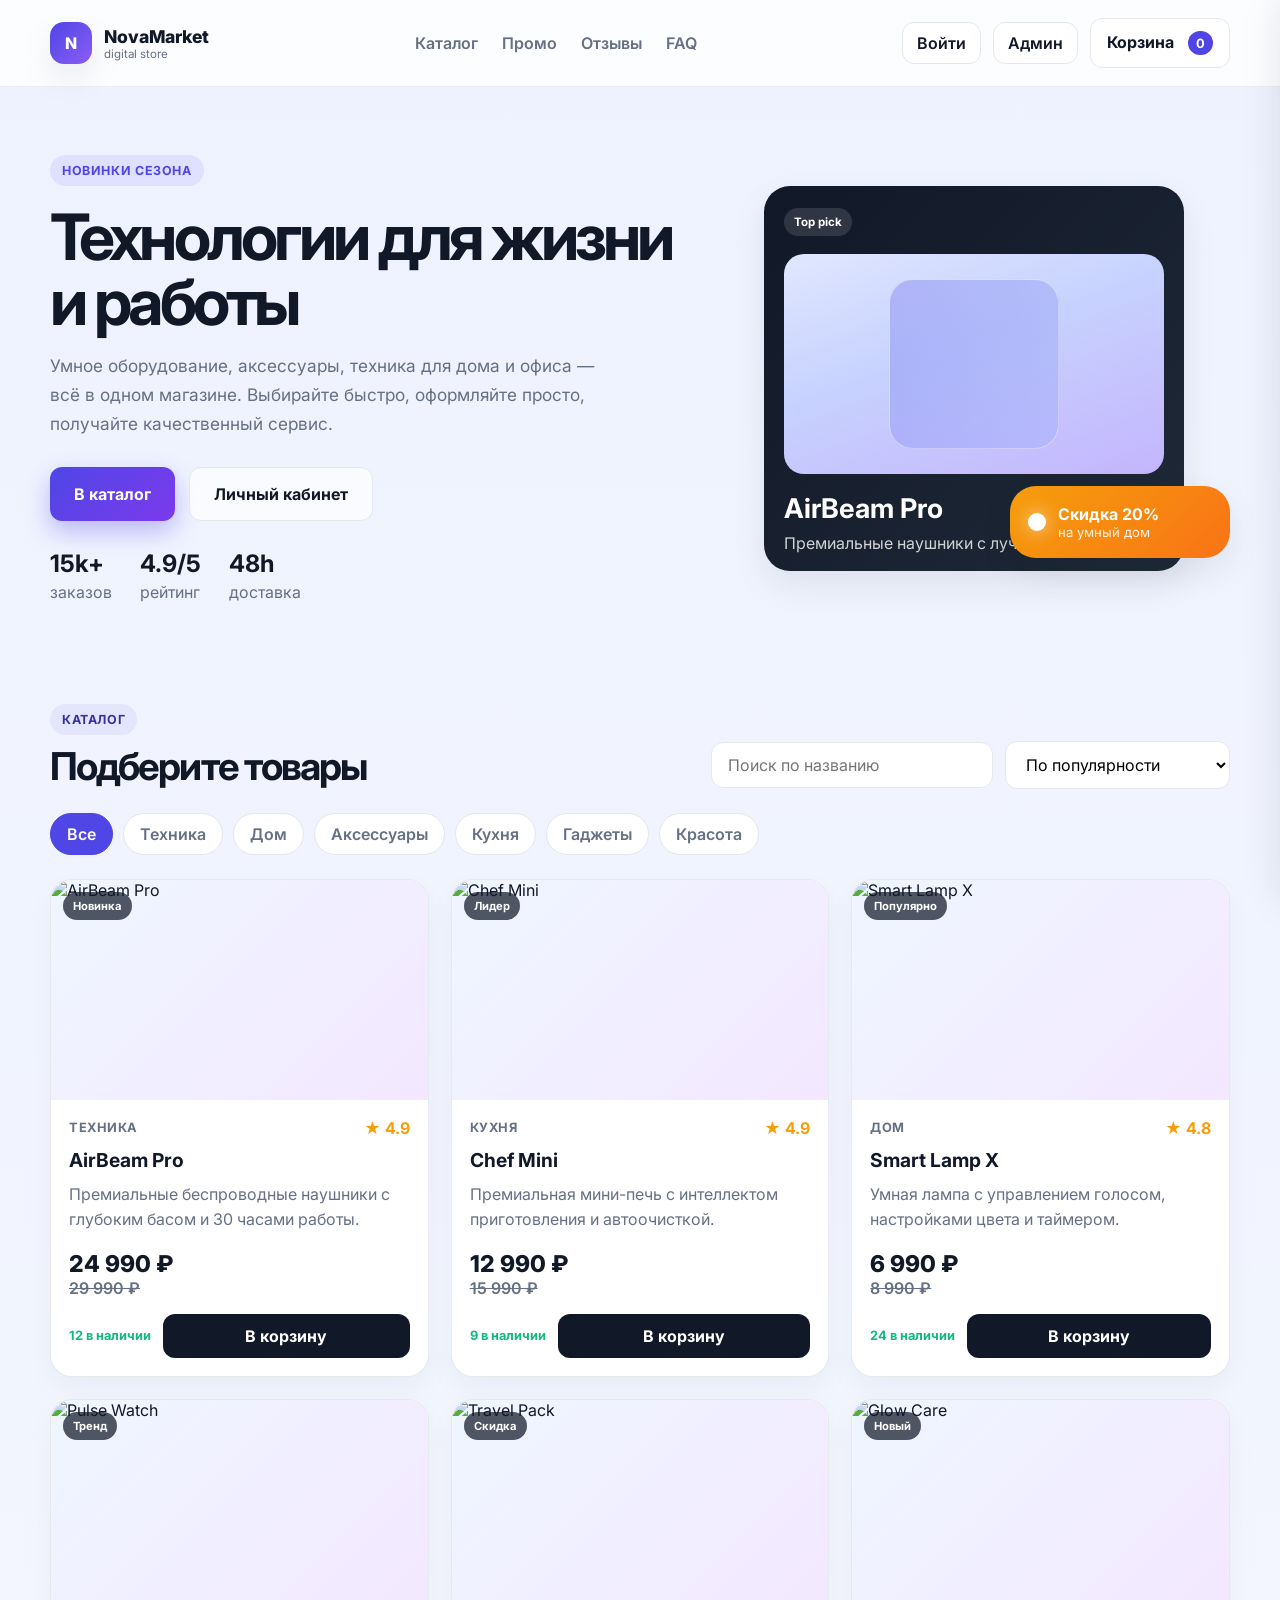
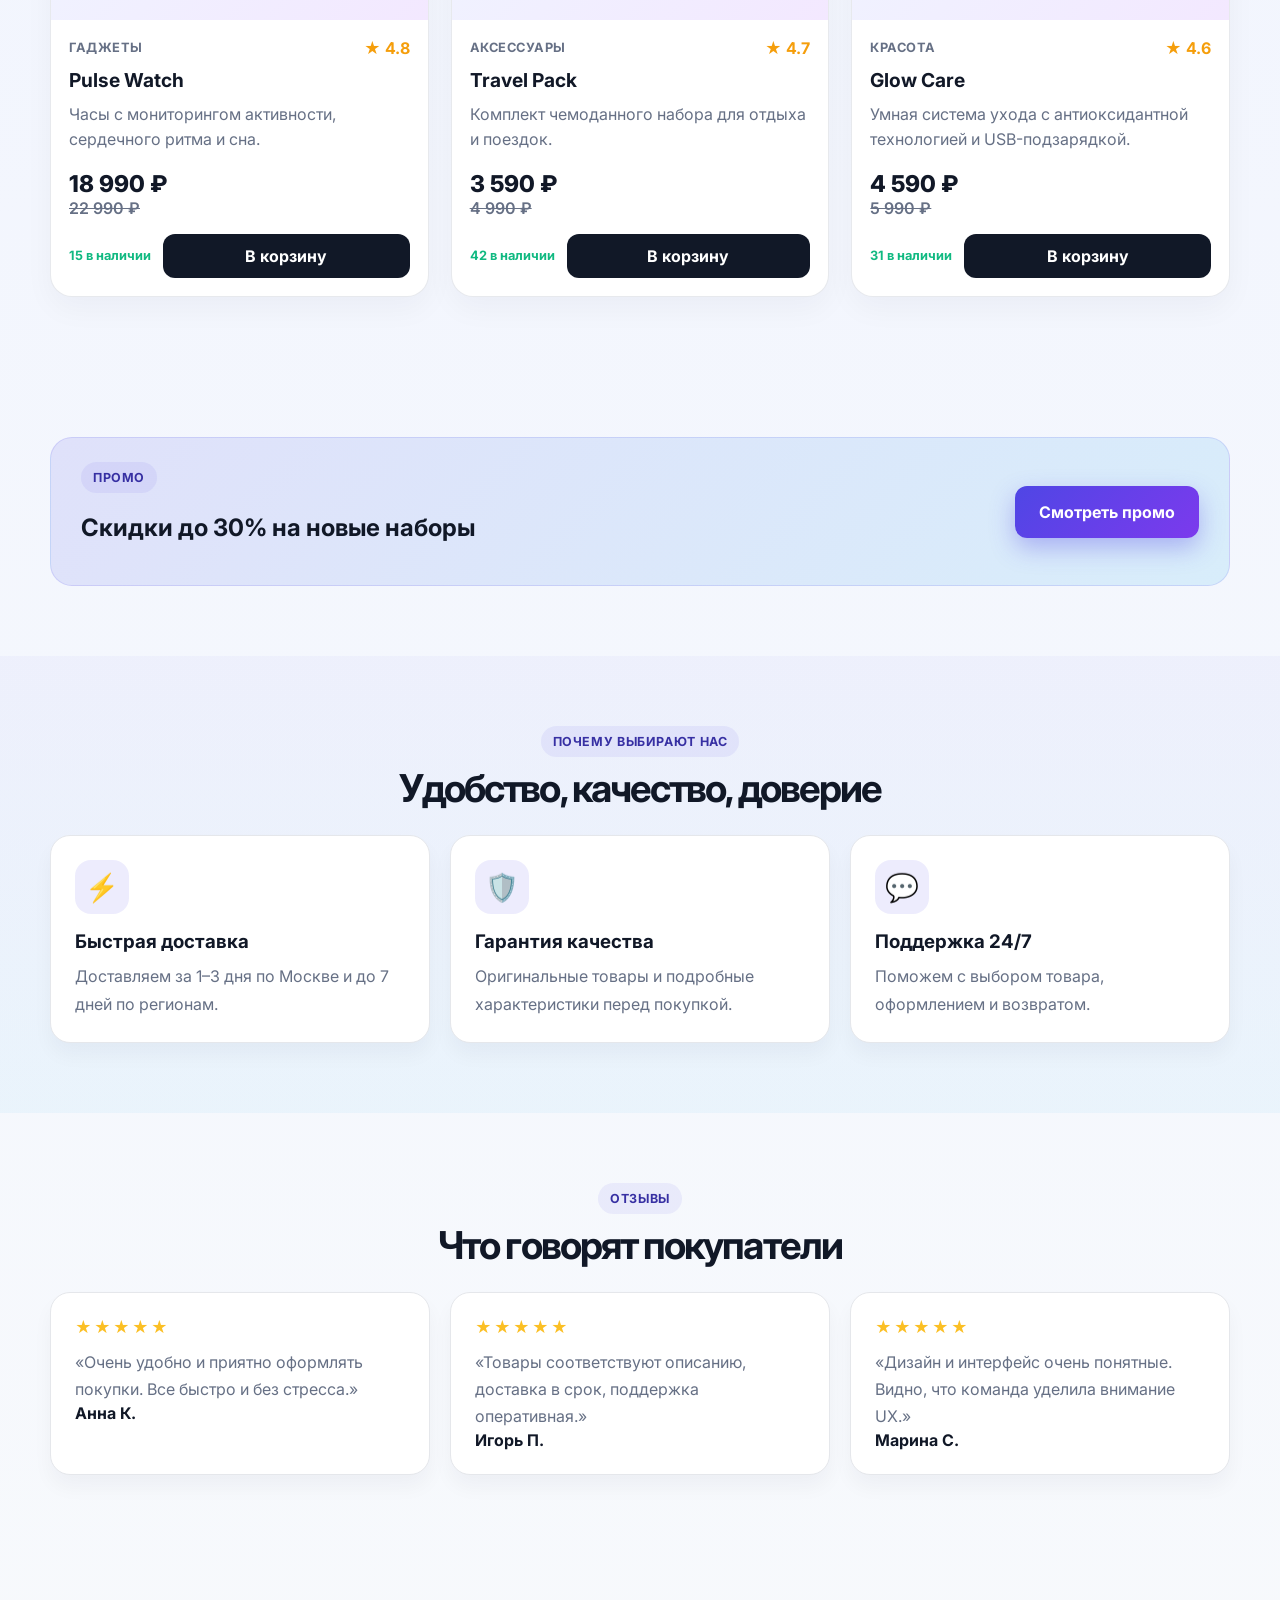
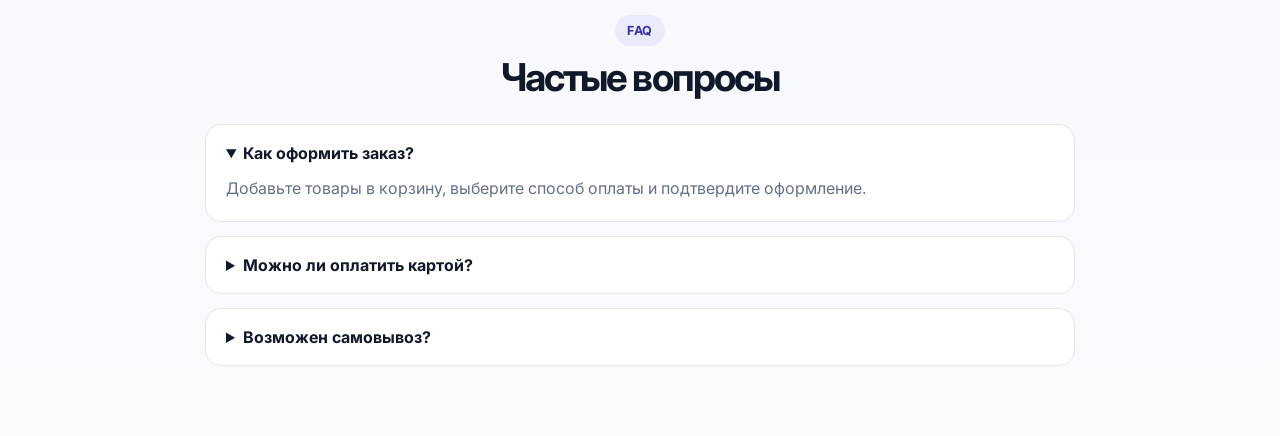
==== index.html @ 3cf5c8af "Add NovaMarket storefront" ====
<!DOCTYPE html>
<html lang="ru">
  <head>
    <meta charset="UTF-8" />
    <meta name="viewport" content="width=device-width, initial-scale=1.0" />
    <title>NovaMarket — магазин</title>
    <meta
      name="description"
      content="Новый маркетплейс с каталогом, корзиной, админ-панелью и современным дизайном."
    />
    <link rel="preconnect" href="https://fonts.googleapis.com" />
    <link rel="preconnect" href="https://fonts.gstatic.com" crossorigin />
    <link
      href="https://fonts.googleapis.com/css2?family=Inter:wght@400;500;600;700;800&display=swap"
      rel="stylesheet"
    />
    <link rel="stylesheet" href="style.css" />
  </head>
  <body data-page="home">
    <header class="topbar">
      <div class="container nav">
        <a href="index.html" class="brand-wrap" aria-label="NovaMarket home">
          <div class="brand-logo">N</div>
          <div>
            <div class="brand-name">NovaMarket</div>
            <div class="brand-sub">digital store</div>
          </div>
        </a>

        <nav class="main-nav" aria-label="Главное меню">
          <a href="#catalog">Каталог</a>
          <a href="#promo">Промо</a>
          <a href="#reviews">Отзывы</a>
          <a href="#faq">FAQ</a>
        </nav>

        <div class="nav-actions">
          <a class="link-btn" href="auth.html">Войти</a>
          <a class="link-btn" href="admin.html">Админ</a>
          <button class="cart-button" id="cartToggle" aria-label="Корзина">
            <span>Корзина</span>
            <span class="cart-count" id="cartCount">0</span>
          </button>
        </div>
      </div>
    </header>

    <main>
      <section class="hero">
        <div class="container hero-inner">
          <div class="hero-copy">
            <span class="pill">Новинки сезона</span>
            <h1>Технологии для жизни и работы</h1>
            <p>
              Умное оборудование, аксессуары, техника для дома и офиса — всё в одном магазине.
              Выбирайте быстро, оформляйте просто, получайте качественный сервис.
            </p>
            <div class="hero-actions">
              <a href="#catalog" class="primary-btn">В каталог</a>
              <a href="auth.html" class="secondary-btn">Личный кабинет</a>
            </div>
            <ul class="hero-stats">
              <li><strong>15k+</strong><span>заказов</span></li>
              <li><strong>4.9/5</strong><span>рейтинг</span></li>
              <li><strong>48h</strong><span>доставка</span></li>
            </ul>
          </div>

          <div class="hero-visual" aria-hidden="true">
            <div class="device-card large">
              <span class="mini-tag">Top pick</span>
              <div class="device-visual">
                <div class="screen"></div>
              </div>
              <div class="device-info">
                <h3>AirBeam Pro</h3>
                <p>Премиальные наушники с лучшим звуком</p>
              </div>
            </div>
            <div class="device-card small">
              <div class="dot"></div>
              <div>
                <strong>Скидка 20%</strong>
                <span>на умный дом</span>
              </div>
            </div>
          </div>
        </div>
      </section>

      <section class="catalog-section" id="catalog">
        <div class="container">
          <div class="section-head">
            <div>
              <span class="eyebrow">Каталог</span>
              <h2>Подберите товары</h2>
            </div>
            <div class="catalog-tools">
              <input id="searchInput" type="search" placeholder="Поиск по названию" />
              <select id="sortSelect" aria-label="Сортировка">
                <option value="popular">По популярности</option>
                <option value="price-asc">Цена: по возрастанию</option>
                <option value="price-desc">Цена: по убыванию</option>
                <option value="new">Сначала новые</option>
              </select>
            </div>
          </div>

          <div class="filter-bar" id="categoryFilters"></div>
          <div class="catalog-grid" id="productGrid"></div>
        </div>
      </section>

      <section class="promo" id="promo">
        <div class="container promo-box">
          <div>
            <span class="eyebrow">Промо</span>
            <h2>Скидки до 30% на новые наборы</h2>
          </div>
          <a href="#catalog" class="primary-btn">Смотреть промо</a>
        </div>
      </section>

      <section class="features" id="about">
        <div class="container">
          <div class="section-head center">
            <span class="eyebrow">Почему выбирают нас</span>
            <h2>Удобство, качество, доверие</h2>
          </div>

          <div class="feature-grid">
            <article class="feature-card">
              <div class="icon">⚡</div>
              <h3>Быстрая доставка</h3>
              <p>Доставляем за 1–3 дня по Москве и до 7 дней по регионам.</p>
            </article>
            <article class="feature-card">
              <div class="icon">🛡️</div>
              <h3>Гарантия качества</h3>
              <p>Оригинальные товары и подробные характеристики перед покупкой.</p>
            </article>
            <article class="feature-card">
              <div class="icon">💬</div>
              <h3>Поддержка 24/7</h3>
              <p>Поможем с выбором товара, оформлением и возвратом.</p>
            </article>
          </div>
        </div>
      </section>

      <section class="reviews" id="reviews">
        <div class="container">
          <div class="section-head center">
            <span class="eyebrow">Отзывы</span>
            <h2>Что говорят покупатели</h2>
          </div>

          <div class="review-grid">
            <article class="review-card">
              <div class="stars">★★★★★</div>
              <p>«Очень удобно и приятно оформлять покупки. Все быстро и без стресса.»</p>
              <strong>Анна К.</strong>
            </article>
            <article class="review-card">
              <div class="stars">★★★★★</div>
              <p>«Товары соответствуют описанию, доставка в срок, поддержка оперативная.»</p>
              <strong>Игорь П.</strong>
            </article>
            <article class="review-card">
              <div class="stars">★★★★★</div>
              <p>«Дизайн и интерфейс очень понятные. Видно, что команда уделила внимание UX.»</p>
              <strong>Марина С.</strong>
            </article>
          </div>
        </div>
      </section>

      <section class="faq" id="faq">
        <div class="container narrow">
          <div class="section-head center">
            <span class="eyebrow">FAQ</span>
            <h2>Частые вопросы</h2>
          </div>

          <div class="faq-list">
            <details open>
              <summary>Как оформить заказ?</summary>
              <p>Добавьте товары в корзину, выберите способ оплаты и подтвердите оформление.</p>
            </details>
            <details>
              <summary>Можно ли оплатить картой?</summary>
              <p>Да, доступна оплата банковской картой онлайн и по реквизитам.</p>
            </details>
            <details>
              <summary>Возможен самовывоз?</summary>
              <p>Да. После подтверждения заказа вы можете забрать товар по адресу офиса.</p>
            </details>
          </div>
        </div>
      </section>
    </main>

    <aside class="cart-panel" id="cartPanel" aria-label="Корзина">
      <div class="cart-header">
        <h3>Корзина</h3>
        <button class="close-cart" id="closeCart" aria-label="Закрыть корзину">×</button>
      </div>
      <div class="cart-items" id="cartItems"></div>
      <div class="cart-summary">
        <div class="summary-row">
          <span>Итого</span>
          <strong id="cartTotal">0 ₽</strong>
        </div>
        <button class="checkout-btn" id="checkoutButton" type="button">Оформить заказ</button>
      </div>
    </aside>

    <div class="checkout-overlay" id="checkoutModal" hidden>
      <section class="checkout-modal" role="dialog" aria-modal="true" aria-labelledby="checkoutTitle">
        <div class="checkout-modal-header">
          <div>
            <span class="eyebrow">NovaMarket</span>
            <h2 id="checkoutTitle">Оформление заказа</h2>
          </div>
          <button class="close-cart" id="closeCheckout" type="button" aria-label="Закрыть оформление">×</button>
        </div>

        <form class="checkout-form" id="checkoutForm">
          <div class="checkout-fields">
            <label>Имя и фамилия<input name="name" type="text" autocomplete="name" placeholder="Иван Иванов" required /></label>
            <label>Телефон<input name="phone" type="tel" autocomplete="tel" placeholder="+7 (___) ___-__-__" required /></label>
            <label>Email<input name="email" type="email" autocomplete="email" placeholder="you@example.com" required /></label>
            <label>Адрес доставки<input name="address" type="text" autocomplete="street-address" placeholder="Город, улица, дом" required /></label>
            <label>Способ оплаты
              <select name="payment" required>
                <option value="card">Банковская карта</option>
                <option value="upon-delivery">При получении</option>
              </select>
            </label>
          </div>
          <div class="checkout-order-summary">
            <h3>Ваш заказ</h3>
            <div id="checkoutItems"></div>
            <div class="summary-row">
              <span>К оплате</span>
              <strong id="checkoutTotal">0 ₽</strong>
            </div>
          </div>
          <button class="checkout-btn" type="submit">Подтвердить заказ</button>
        </form>

        <div class="checkout-success" id="checkoutSuccess" hidden>
          <div class="success-mark" aria-hidden="true">✓</div>
          <h3>Заказ оформлен</h3>
          <p id="checkoutSuccessText"></p>
          <button class="primary-btn" id="finishCheckout" type="button">Готово</button>
        </div>
      </section>
    </div>

    <script src="script.js"></script>
  </body>
</html>
---- style.css ----
:root {
  --bg: #f5f7fb;
  --surface: #ffffff;
  --surface-alt: #eef4ff;
  --surface-soft: #f8fafc;
  --primary: #4f46e5;
  --primary-strong: #3730a3;
  --secondary: #f59e0b;
  --text: #111827;
  --muted: #667085;
  --line: #e5e7eb;
  --green: #10b981;
  --red: #ef4444;
  --shadow: 0 14px 34px rgba(15, 23, 42, 0.08);
}

* {
  box-sizing: border-box;
}

html {
  scroll-behavior: smooth;
}

body {
  margin: 0;
  font-family: "Inter", sans-serif;
  background: linear-gradient(180deg, #eef2ff 0%, #f8fafc 100%);
  color: var(--text);
}

a {
  color: inherit;
  text-decoration: none;
}

img {
  max-width: 100%;
  display: block;
}

button,
input,
select {
  font: inherit;
}

.container {
  width: min(1180px, calc(100% - 32px));
  margin: 0 auto;
}

.topbar {
  position: sticky;
  top: 0;
  z-index: 50;
  backdrop-filter: blur(12px);
  background: rgba(255, 255, 255, 0.8);
  border-bottom: 1px solid rgba(229, 231, 235, 0.7);
}

.nav {
  display: flex;
  align-items: center;
  justify-content: space-between;
  padding: 18px 0;
  gap: 16px;
}

.brand-wrap {
  display: flex;
  align-items: center;
  gap: 12px;
}

.brand-logo {
  width: 42px;
  height: 42px;
  border-radius: 14px;
  display: grid;
  place-items: center;
  font-weight: 800;
  background: linear-gradient(135deg, var(--primary), #8b5cf6);
  color: white;
  box-shadow: var(--shadow);
}

.brand-name {
  font-size: 1.1rem;
  font-weight: 800;
}

.brand-sub {
  font-size: 0.72rem;
  color: var(--muted);
}

.main-nav {
  display: flex;
  align-items: center;
  gap: 24px;
  color: var(--muted);
  font-weight: 600;
}

.main-nav a:hover {
  color: var(--primary);
}

.nav-actions {
  display: flex;
  align-items: center;
  gap: 12px;
}

.link-btn,
.primary-btn,
.secondary-btn,
.cart-button,
.checkout-btn,
.auth-btn,
.submit-btn,
.tab-btn {
  border-radius: 12px;
  transition: 0.2s ease;
}

.link-btn {
  padding: 10px 14px;
  border: 1px solid var(--line);
  background: white;
  color: var(--text);
  font-weight: 600;
}

.primary-btn,
.checkout-btn,
.submit-btn,
.auth-btn {
  display: inline-flex;
  align-items: center;
  justify-content: center;
  border: none;
  background: linear-gradient(135deg, var(--primary), #7c3aed);
  color: white;
  font-weight: 700;
  box-shadow: 0 10px 24px rgba(79, 70, 229, 0.35);
  cursor: pointer;
}

.primary-btn,
.auth-btn,
.submit-btn {
  padding: 16px 24px;
}

.primary-btn.small {
  padding: 10px 16px;
  border-radius: 10px;
}

.secondary-btn {
  display: inline-flex;
  align-items: center;
  justify-content: center;
  padding: 16px 24px;
  border: 1px solid var(--line);
  background: rgba(255, 255, 255, 0.7);
  color: var(--text);
  font-weight: 700;
}

.hero {
  padding: 68px 0 32px;
}

.hero-inner {
  display: grid;
  grid-template-columns: 1.1fr 0.9fr;
  align-items: center;
  gap: 40px;
}

.pill,
.eyebrow {
  display: inline-block;
  padding: 8px 12px;
  border-radius: 999px;
  font-size: 0.78rem;
  letter-spacing: 0.05em;
  font-weight: 700;
  text-transform: uppercase;
}

.pill {
  background: rgba(79, 70, 229, 0.1);
  color: var(--primary);
}

.eyebrow {
  background: rgba(79, 70, 229, 0.08);
  color: var(--primary-strong);
}

.hero-copy h1 {
  font-size: clamp(2.4rem, 5vw, 4.3rem);
  line-height: 1.02;
  margin: 18px 0 16px;
  letter-spacing: -0.06em;
}

.hero-copy p {
  margin: 0;
  max-width: 560px;
  font-size: 1.08rem;
  line-height: 1.7;
  color: var(--muted);
}

.hero-actions {
  margin-top: 28px;
  display: flex;
  flex-wrap: wrap;
  gap: 14px;
}

.hero-stats {
  display: flex;
  flex-wrap: wrap;
  gap: 28px;
  padding: 0;
  margin: 28px 0 0;
  list-style: none;
}

.hero-stats li {
  display: flex;
  flex-direction: column;
  gap: 4px;
}

.hero-stats strong {
  font-size: 1.5rem;
}

.hero-stats span {
  color: var(--muted);
}

.hero-visual {
  position: relative;
  min-height: 420px;
  display: flex;
  align-items: center;
  justify-content: center;
}

.device-card {
  background: linear-gradient(135deg, #111827, #1f2937);
  border-radius: 26px;
  box-shadow: var(--shadow);
  color: white;
}

.device-card.large {
  width: min(100%, 420px);
  padding: 22px 20px 18px;
}

.mini-tag {
  display: inline-block;
  background: rgba(255, 255, 255, 0.12);
  padding: 7px 10px;
  border-radius: 999px;
  font-size: 0.72rem;
  font-weight: 700;
}

.device-visual {
  margin-top: 18px;
  border-radius: 20px;
  background: linear-gradient(160deg, #e0e7ff, #c7d2fe 42%, #c4b5fd 100%);
  height: 220px;
  display: grid;
  place-items: center;
}

.screen {
  width: 170px;
  height: 170px;
  border-radius: 24px;
  background: linear-gradient(135deg, rgba(79, 70, 229, 0.28), rgba(59, 130, 246, 0.1));
  border: 1px solid rgba(255, 255, 255, 0.4);
}

.device-info {
  margin-top: 18px;
}

.device-info h3 {
  margin: 0 0 8px;
  font-size: 1.7rem;
}

.device-info p {
  margin: 0;
  color: rgba(255, 255, 255, 0.8);
}

.device-card.small {
  position: absolute;
  right: 0;
  bottom: 30px;
  width: 220px;
  padding: 18px 18px;
  display: flex;
  align-items: center;
  gap: 12px;
  background: linear-gradient(135deg, #f59e0b, #f97316);
}

.dot {
  width: 18px;
  height: 18px;
  border-radius: 50%;
  background: white;
  box-shadow: 0 0 18px rgba(255, 255, 255, 0.7);
}

.device-card.small strong,
.device-card.small span {
  display: block;
}

.device-card.small span {
  font-size: 0.82rem;
  opacity: 0.9;
}

.catalog-section,
.features,
.reviews,
.faq,
.promo {
  padding: 70px 0;
}

.section-head {
  display: flex;
  align-items: end;
  justify-content: space-between;
  gap: 20px;
  margin-bottom: 24px;
}

.section-head.center {
  text-align: center;
  display: block;
}

.section-head h2 {
  margin: 8px 0 0;
  font-size: clamp(2rem, 3vw, 2.8rem);
  letter-spacing: -0.05em;
}

.catalog-tools {
  display: flex;
  align-items: center;
  gap: 12px;
  flex-wrap: wrap;
}

.catalog-tools input,
.catalog-tools select {
  min-width: 160px;
  padding: 12px 16px;
  border: 1px solid var(--line);
  background: white;
  border-radius: 12px;
  outline: none;
}

.filter-bar {
  display: flex;
  flex-wrap: wrap;
  gap: 10px;
  margin-bottom: 24px;
}

.filter-chip {
  padding: 10px 16px;
  background: white;
  border: 1px solid var(--line);
  border-radius: 999px;
  color: var(--muted);
  font-weight: 600;
  cursor: pointer;
}

.filter-chip.active {
  background: var(--primary);
  border-color: var(--primary);
  color: white;
}

.catalog-grid {
  display: grid;
  grid-template-columns: repeat(3, minmax(0, 1fr));
  gap: 22px;
}

.product-card {
  background: white;
  border: 1px solid rgba(229, 231, 235, 0.9);
  border-radius: 22px;
  overflow: hidden;
  box-shadow: 0 12px 30px rgba(15, 23, 42, 0.04);
}

.product-media {
  position: relative;
  height: 220px;
  background: linear-gradient(135deg, #eff6ff, #f3e8ff);
  overflow: hidden;
}

.product-thumb {
  width: 100%;
  height: 100%;
  object-fit: cover;
}

.product-badge {
  position: absolute;
  top: 12px;
  left: 12px;
  background: rgba(17, 24, 39, 0.72);
  color: white;
  border-radius: 999px;
  padding: 7px 10px;
  font-size: 0.7rem;
  font-weight: 700;
}

.product-body {
  padding: 18px;
}

.product-meta {
  display: flex;
  justify-content: space-between;
  align-items: center;
  gap: 8px;
  margin-bottom: 10px;
}

.product-category {
  color: var(--muted);
  font-size: 0.8rem;
  font-weight: 700;
  text-transform: uppercase;
  letter-spacing: 0.04em;
}

.product-rating {
  color: #f59e0b;
  font-weight: 700;
}

.product-name {
  margin: 0 0 10px;
  font-size: 1.2rem;
}

.product-desc {
  margin: 0 0 14px;
  color: var(--muted);
  line-height: 1.6;
  min-height: 54px;
}

.product-price-row {
  display: flex;
  align-items: center;
  justify-content: space-between;
  gap: 12px;
  margin-bottom: 16px;
}

.price-main {
  font-size: 1.45rem;
  font-weight: 800;
}

.price-old {
  color: var(--muted);
  text-decoration: line-through;
  font-weight: 600;
}

.product-actions {
  display: flex;
  align-items: center;
  justify-content: space-between;
  gap: 12px;
}

.stock {
  color: var(--green);
  font-size: 0.8rem;
  font-weight: 700;
}

.add-btn {
  flex: 1;
  border: none;
  border-radius: 12px;
  background: #111827;
  color: white;
  padding: 12px 14px;
  font-weight: 700;
  cursor: pointer;
}

.promo-box {
  display: flex;
  justify-content: space-between;
  align-items: center;
  gap: 18px;
  background: linear-gradient(135deg, rgba(79, 70, 229, 0.12), rgba(14, 165, 233, 0.12));
  border: 1px solid rgba(79, 70, 229, 0.14);
  border-radius: 22px;
  padding: 24px 30px;
}

.features {
  background: linear-gradient(180deg, rgba(79, 70, 229, 0.04), rgba(14, 165, 233, 0.05));
}

.feature-grid,
.review-grid {
  display: grid;
  grid-template-columns: repeat(3, minmax(0, 1fr));
  gap: 20px;
}

.feature-card,
.review-card {
  background: white;
  border: 1px solid var(--line);
  border-radius: 20px;
  padding: 24px;
  box-shadow: 0 12px 20px rgba(15, 23, 42, 0.04);
}

.feature-card .icon {
  width: 54px;
  height: 54px;
  border-radius: 16px;
  display: grid;
  place-items: center;
  background: rgba(79, 70, 229, 0.1);
  font-size: 1.7rem;
  margin-bottom: 16px;
}

.feature-card h3,
.review-card strong {
  margin: 0 0 10px;
}

.feature-card p,
.review-card p {
  margin: 0;
  color: var(--muted);
  line-height: 1.7;
}

.stars {
  color: #fbbf24;
  letter-spacing: 0.12em;
  margin-bottom: 12px;
}

.narrow {
  max-width: 870px;
}

.faq-list {
  display: grid;
  gap: 14px;
}

.faq-list details {
  background: white;
  border: 1px solid var(--line);
  border-radius: 16px;
  padding: 18px 20px;
}

.faq-list summary {
  cursor: pointer;
  font-weight: 700;
}

.faq-list p {
  margin: 12px 0 0;
  color: var(--muted);
  line-height: 1.7;
}

.cart-panel {
  position: fixed;
  top: 0;
  right: 0;
  height: 100vh;
  width: min(420px, 100%);
  background: rgba(255, 255, 255, 0.96);
  border-left: 1px solid var(--line);
  box-shadow: -18px 0 40px rgba(15, 23, 42, 0.12);
  transform: translateX(105%);
  transition: transform 0.25s ease;
  z-index: 100;
  display: flex;
  flex-direction: column;
}

.cart-panel.open {
  transform: translateX(0);
}

.cart-header,
.cart-summary {
  padding: 20px 22px;
}

.cart-header {
  display: flex;
  align-items: center;
  justify-content: space-between;
  border-bottom: 1px solid var(--line);
}

.close-cart {
  border: none;
  background: #f3f4f6;
  border-radius: 10px;
  width: 34px;
  height: 34px;
  font-size: 1.4rem;
  cursor: pointer;
}

.cart-items {
  flex: 1;
  overflow: auto;
  padding: 18px 22px;
  display: grid;
  gap: 14px;
}

.cart-item {
  display: grid;
  grid-template-columns: 72px 1fr auto;
  gap: 12px;
  align-items: center;
  background: var(--surface-soft);
  border: 1px solid var(--line);
  border-radius: 16px;
  padding: 10px;
}

.cart-item img {
  width: 72px;
  height: 72px;
  object-fit: cover;
  border-radius: 12px;
}

.cart-item h4 {
  margin: 0 0 4px;
  font-size: 0.96rem;
}

.cart-item p {
  margin: 0;
  color: var(--muted);
  font-size: 0.8rem;
}

.cart-item button {
  background: transparent;
  border: none;
  color: var(--red);
  cursor: pointer;
  font-weight: 800;
}

.cart-summary {
  border-top: 1px solid var(--line);
  background: white;
}

.summary-row {
  display: flex;
  align-items: center;
  justify-content: space-between;
  font-size: 1.05rem;
  margin-bottom: 16px;
}

.checkout-btn {
  width: 100%;
  padding: 15px 18px;
  border: none;
  cursor: pointer;
}

.cart-button {
  position: relative;
  padding: 12px 16px;
  border: none;
  background: var(--surface);
  color: var(--text);
  font-weight: 700;
  border: 1px solid var(--line);
  cursor: pointer;
}

.cart-count {
  display: inline-grid;
  place-items: center;
  min-width: 24px;
  height: 24px;
  padding: 0 8px;
  border-radius: 999px;
  background: var(--primary);
  color: white;
  font-size: 0.8rem;
  margin-left: 10px;
}

.modal-open {
  overflow: hidden;
}

.checkout-overlay {
  position: fixed;
  inset: 0;
  z-index: 150;
  display: grid;
  place-items: center;
  overflow-y: auto;
  padding: 20px;
  background: rgba(17, 24, 39, 0.58);
}

.checkout-overlay[hidden],
.checkout-form[hidden],
.checkout-success[hidden] {
  display: none;
}

.checkout-modal {
  width: min(680px, 100%);
  max-height: calc(100vh - 40px);
  overflow-y: auto;
  padding: 26px;
  background: var(--surface);
  border: 1px solid var(--line);
  border-radius: 20px;
  box-shadow: var(--shadow);
}

.checkout-modal-header {
  display: flex;
  justify-content: space-between;
  align-items: flex-start;
  gap: 16px;
  margin-bottom: 22px;
}

.checkout-modal-header h2 {
  margin: 10px 0 0;
}

.checkout-form {
  display: grid;
  gap: 22px;
}

.checkout-fields {
  display: grid;
  grid-template-columns: 1fr 1fr;
  gap: 16px;
}

.checkout-fields label {
  display: grid;
  gap: 8px;
  color: var(--muted);
  font-weight: 600;
}

.checkout-fields input,
.checkout-fields select {
  width: 100%;
  min-height: 46px;
  padding: 10px 12px;
  color: var(--text);
  border: 1px solid var(--line);
  border-radius: 10px;
  background: white;
}

.checkout-order-summary {
  padding: 16px;
  border: 1px solid var(--line);
  border-radius: 14px;
  background: var(--surface-soft);
}

.checkout-order-summary h3 {
  margin: 0 0 12px;
}

.checkout-item {
  display: flex;
  justify-content: space-between;
  gap: 14px;
  padding: 10px 0;
  border-bottom: 1px solid var(--line);
}

.checkout-order-summary .summary-row {
  margin: 14px 0 0;
}

.checkout-success {
  padding: 26px 8px 8px;
  text-align: center;
}

.success-mark {
  display: grid;
  place-items: center;
  width: 54px;
  height: 54px;
  margin: 0 auto 14px;
  color: white;
  background: var(--green);
  border-radius: 50%;
  font-size: 1.6rem;
  font-weight: 800;
}

.checkout-success h3 {
  margin: 0 0 8px;
}

.checkout-success p {
  margin: 0 0 20px;
  color: var(--muted);
}

.empty-state {
  background: white;
  border: 1px dashed var(--line);
  border-radius: 18px;
  padding: 48px 20px;
  color: var(--muted);
  text-align: center;
}

.admin-body {
  background: #f3f4f6;
}

.admin-shell {
  display: grid;
  grid-template-columns: 260px 1fr;
  min-height: 100vh;
}

.admin-sidebar {
  background: #111827;
  color: white;
  padding: 24px 18px;
  display: flex;
  flex-direction: column;
}

.admin-brand {
  display: flex;
  align-items: center;
  gap: 12px;
  padding: 10px 12px 18px;
  border-bottom: 1px solid rgba(255, 255, 255, 0.08);
}

.admin-brand strong,
.admin-brand span {
  display: block;
}

.admin-brand span {
  color: rgba(255, 255, 255, 0.7);
}

.admin-nav {
  display: grid;
  gap: 6px;
  margin-top: 24px;
}

.admin-nav a {
  padding: 12px 12px;
  border-radius: 12px;
  color: rgba(255, 255, 255, 0.75);
  font-weight: 600;
}

.admin-nav a.active,
.admin-nav a:hover {
  background: rgba(255, 255, 255, 0.08);
  color: white;
}

.admin-link {
  margin-top: auto;
  padding: 12px;
  color: rgba(255, 255, 255, 0.8);
}

.admin-main {
  padding: 32px;
}

.admin-header {
  display: flex;
  align-items: center;
  justify-content: space-between;
  gap: 18px;
  margin-bottom: 22px;
}

.admin-header h1 {
  margin: 6px 0 0;
  font-size: clamp(2rem, 3vw, 2.6rem);
}

.stat-grid {
  display: grid;
  grid-template-columns: repeat(4, minmax(0, 1fr));
  gap: 18px;
}

.stat-card {
  padding: 20px 18px;
  border-radius: 18px;
  border: 1px solid var(--line);
  background: white;
  display: flex;
  flex-direction: column;
  gap: 10px;
  box-shadow: 0 10px 20px rgba(15, 23, 42, 0.03);
}

.stat-card span {
  color: var(--muted);
  font-weight: 600;
}

.stat-card strong {
  font-size: clamp(1.5rem, 2vw, 2.1rem);
}

.stat-card small {
  color: var(--muted);
}

.accent-blue { border-top: 4px solid #3b82f6; }
.accent-green { border-top: 4px solid #22c55e; }
.accent-yellow { border-top: 4px solid #fbbf24; }
.accent-red { border-top: 4px solid #ef4444; }

.charts-box,
.panel {
  background: white;
  border: 1px solid var(--line);
  border-radius: 18px;
  box-shadow: 0 10px 20px rgba(15, 23, 42, 0.03);
}

.charts-box {
  margin-top: 22px;
  padding: 18px 20px 8px;
}

.chart-bars {
  height: 160px;
  display: flex;
  align-items: end;
  gap: 10px;
  padding: 18px 8px 0;
}

.chart-bars span {
  flex: 1;
  border-radius: 12px 12px 0 0;
  background: linear-gradient(180deg, #8b5cf6, #4f46e5);
}

.admin-grid {
  display: grid;
  grid-template-columns: 1.15fr 0.85fr;
  gap: 18px;
  margin-top: 22px;
}

.bottom-grid {
  margin-top: 18px;
}

.panel {
  padding: 18px 20px;
}

.panel-head {
  display: flex;
  align-items: center;
  justify-content: space-between;
  gap: 12px;
  margin-bottom: 12px;
}

.panel-head h3 {
  margin: 0;
  font-size: 1.15rem;
}

.panel-head a {
  color: var(--primary);
  font-weight: 600;
}

table {
  width: 100%;
  border-collapse: collapse;
}

th,
td {
  text-align: left;
  padding: 12px 8px;
  border-bottom: 1px solid var(--line);
}

th {
  color: var(--muted);
  font-size: 0.8rem;
  text-transform: uppercase;
}

.status-pill {
  display: inline-block;
  padding: 7px 10px;
  border-radius: 999px;
  font-size: 0.72rem;
  font-weight: 700;
}

.status-new {
  background: rgba(59, 130, 246, 0.1);
  color: #1d4ed8;
}

.status-done {
  background: rgba(16, 185, 129, 0.12);
  color: #047857;
}

.status-pending {
  background: rgba(245, 158, 11, 0.12);
  color: #b45309;
}

.admin-list,
.settings-list {
  list-style: none;
  padding: 0;
  margin: 0;
}

.admin-list li,
.settings-list li {
  display: flex;
  justify-content: space-between;
  gap: 14px;
  padding: 12px 0;
  border-bottom: 1px solid var(--line);
}

.admin-list li:last-child,
.settings-list li:last-child {
  border-bottom: none;
}

.admin-list span,
.settings-list span {
  color: var(--muted);
}

.auth-page {
  min-height: 100vh;
  display: grid;
  place-items: center;
  background: linear-gradient(135deg, #eef2ff, #f8fafc);
  padding: 30px 20px;
}

.auth-screen {
  width: min(500px, 100%);
  display: grid;
  gap: 14px;
}

.auth-window {
  display: grid;
  gap: 12px;
}

.auth-window[hidden] {
  display: none;
}

.auth-window > .secondary-btn {
  justify-self: center;
}

.auth-card {
  width: min(500px, 100%);
  background: rgba(255, 255, 255, 0.92);
  border: 1px solid var(--line);
  border-radius: 22px;
  box-shadow: var(--shadow);
  padding: 28px;
}

.auth-header {
  display: flex;
  justify-content: space-between;
  align-items: center;
  gap: 16px;
  margin-bottom: 22px;
}

.tab-btn {
  background: transparent;
  border: 1px solid var(--line);
  padding: 10px 12px;
  cursor: pointer;
  font-weight: 700;
}

.tab-btn.active {
  background: var(--primary);
  border-color: var(--primary);
  color: white;
}

.form-grid {
  display: grid;
  gap: 16px;
}

.form-grid label {
  display: grid;
  gap: 8px;
  color: var(--muted);
  font-weight: 600;
}

.form-grid input {
  border: 1px solid var(--line);
  background: #fff;
  border-radius: 12px;
  padding: 12px 14px;
}

.auth-actions {
  margin-top: 10px;
}

.product-page {
  padding: 60px 0;
}

.product-layout {
  display: grid;
  grid-template-columns: 1fr 1fr;
  gap: 36px;
  align-items: center;
}

.product-photo {
  border-radius: 24px;
  overflow: hidden;
  background: white;
  box-shadow: var(--shadow);
}

.product-photo img {
  width: 100%;
  height: 500px;
  object-fit: cover;
}

.product-info h1 {
  margin-top: 0;
  font-size: clamp(2.1rem, 3vw, 3rem);
}

.product-info .meta-row {
  display: flex;
  gap: 12px;
  align-items: center;
  flex-wrap: wrap;
  margin-bottom: 18px;
}

.product-meta-tag {
  display: inline-block;
  background: rgba(79, 70, 229, 0.08);
  color: var(--primary);
  padding: 8px 10px;
  border-radius: 999px;
  font-size: 0.74rem;
  font-weight: 700;
}

.product-price {
  font-size: 2rem;
  font-weight: 800;
  margin: 14px 0;
}

.product-description {
  color: var(--muted);
  line-height: 1.8;
}

.product-action-row {
  display: flex;
  gap: 14px;
  margin-top: 22px;
  flex-wrap: wrap;
}

@media (max-width: 980px) {
  .hero-inner,
  .catalog-grid,
  .feature-grid,
  .review-grid,
  .admin-grid,
  .stat-grid,
  .product-layout {
    grid-template-columns: 1fr 1fr;
  }

  .hero-inner,
  .product-layout {
    grid-template-columns: 1fr;
  }

  .main-nav {
    display: none;
  }

  .admin-shell {
    grid-template-columns: 1fr;
  }

  .admin-sidebar {
    padding-bottom: 12px;
  }
}

@media (max-width: 640px) {
  .catalog-grid,
  .feature-grid,
  .review-grid,
  .stat-grid,
  .admin-grid,
  .product-layout {
    grid-template-columns: 1fr;
  }

  .nav {
    flex-wrap: wrap;
  }

  .nav-actions {
    width: 100%;
    justify-content: space-between;
  }

  .hero {
    padding-top: 36px;
  }

  .promo-box {
    flex-direction: column;
    align-items: flex-start;
  }

  .checkout-modal {
    padding: 20px;
  }

  .checkout-fields {
    grid-template-columns: 1fr;
  }

  .admin-main {
    padding: 20px 16px 30px;
  }
}
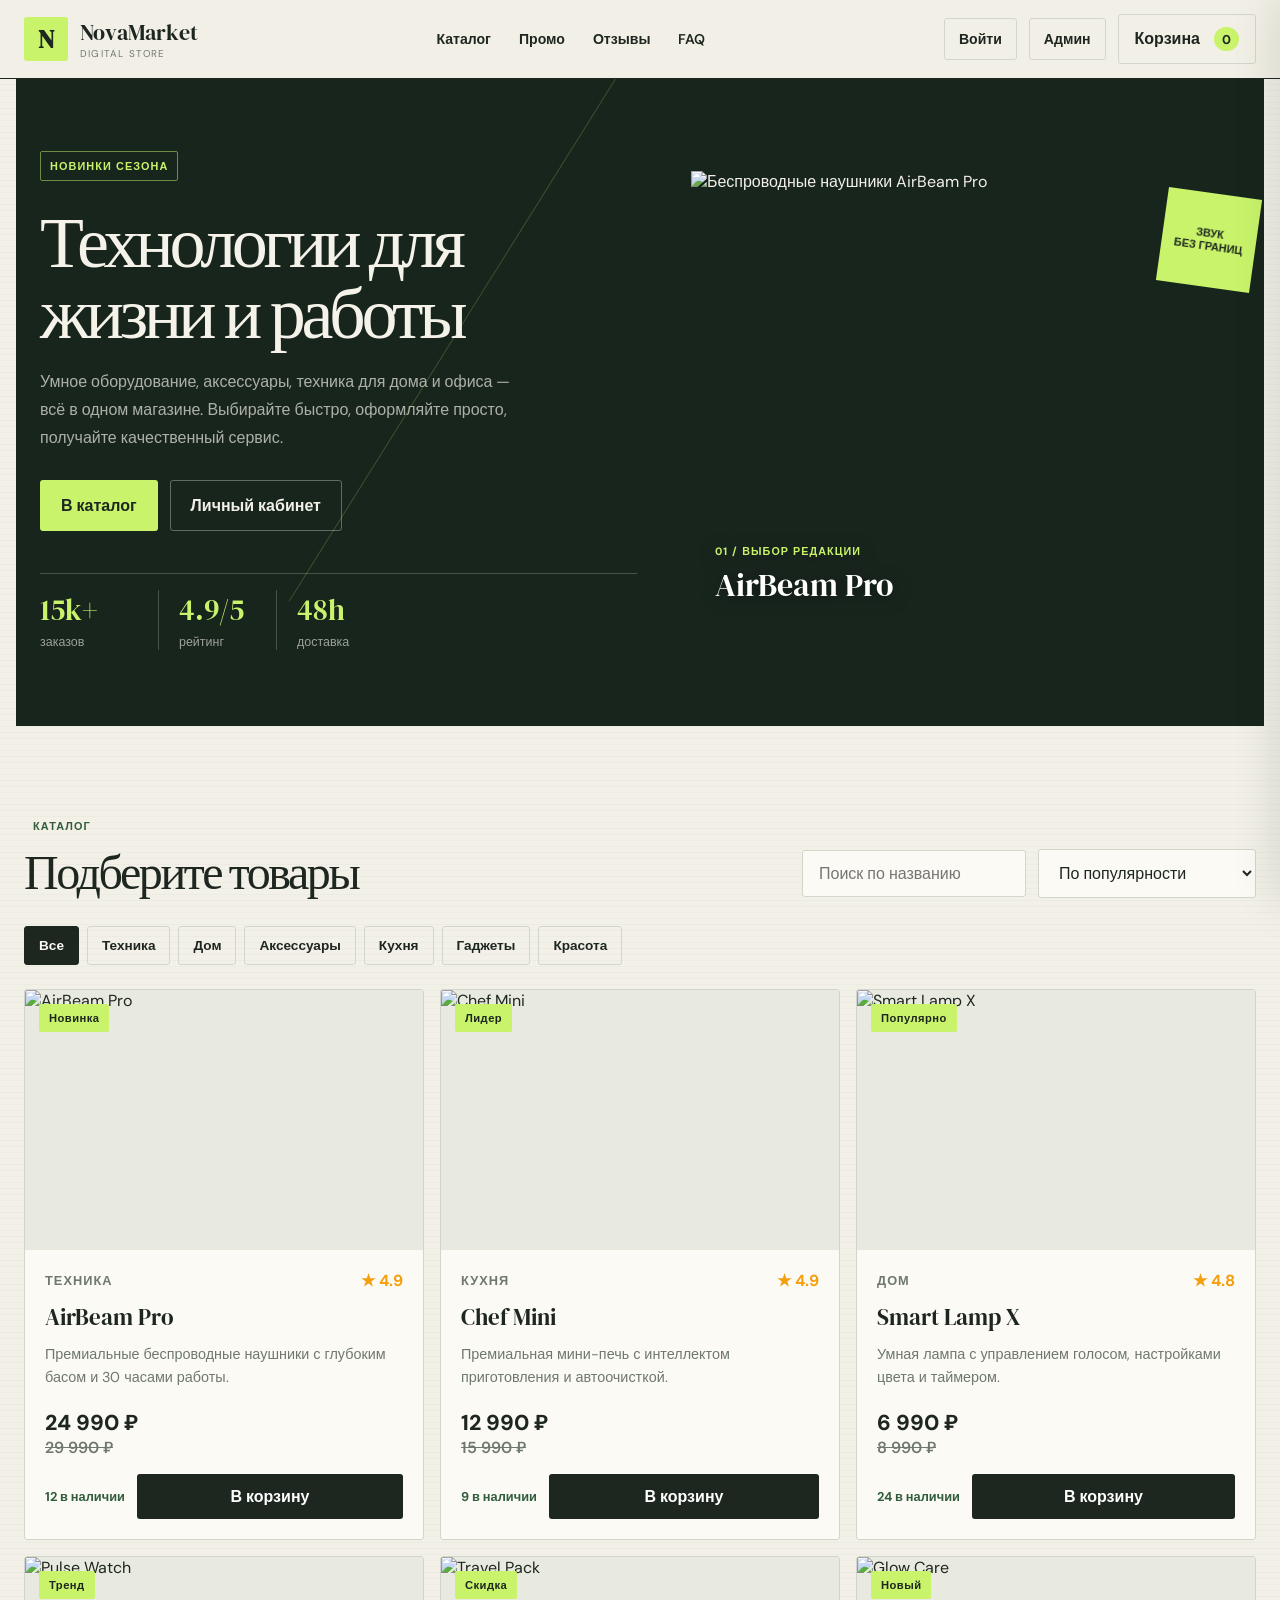
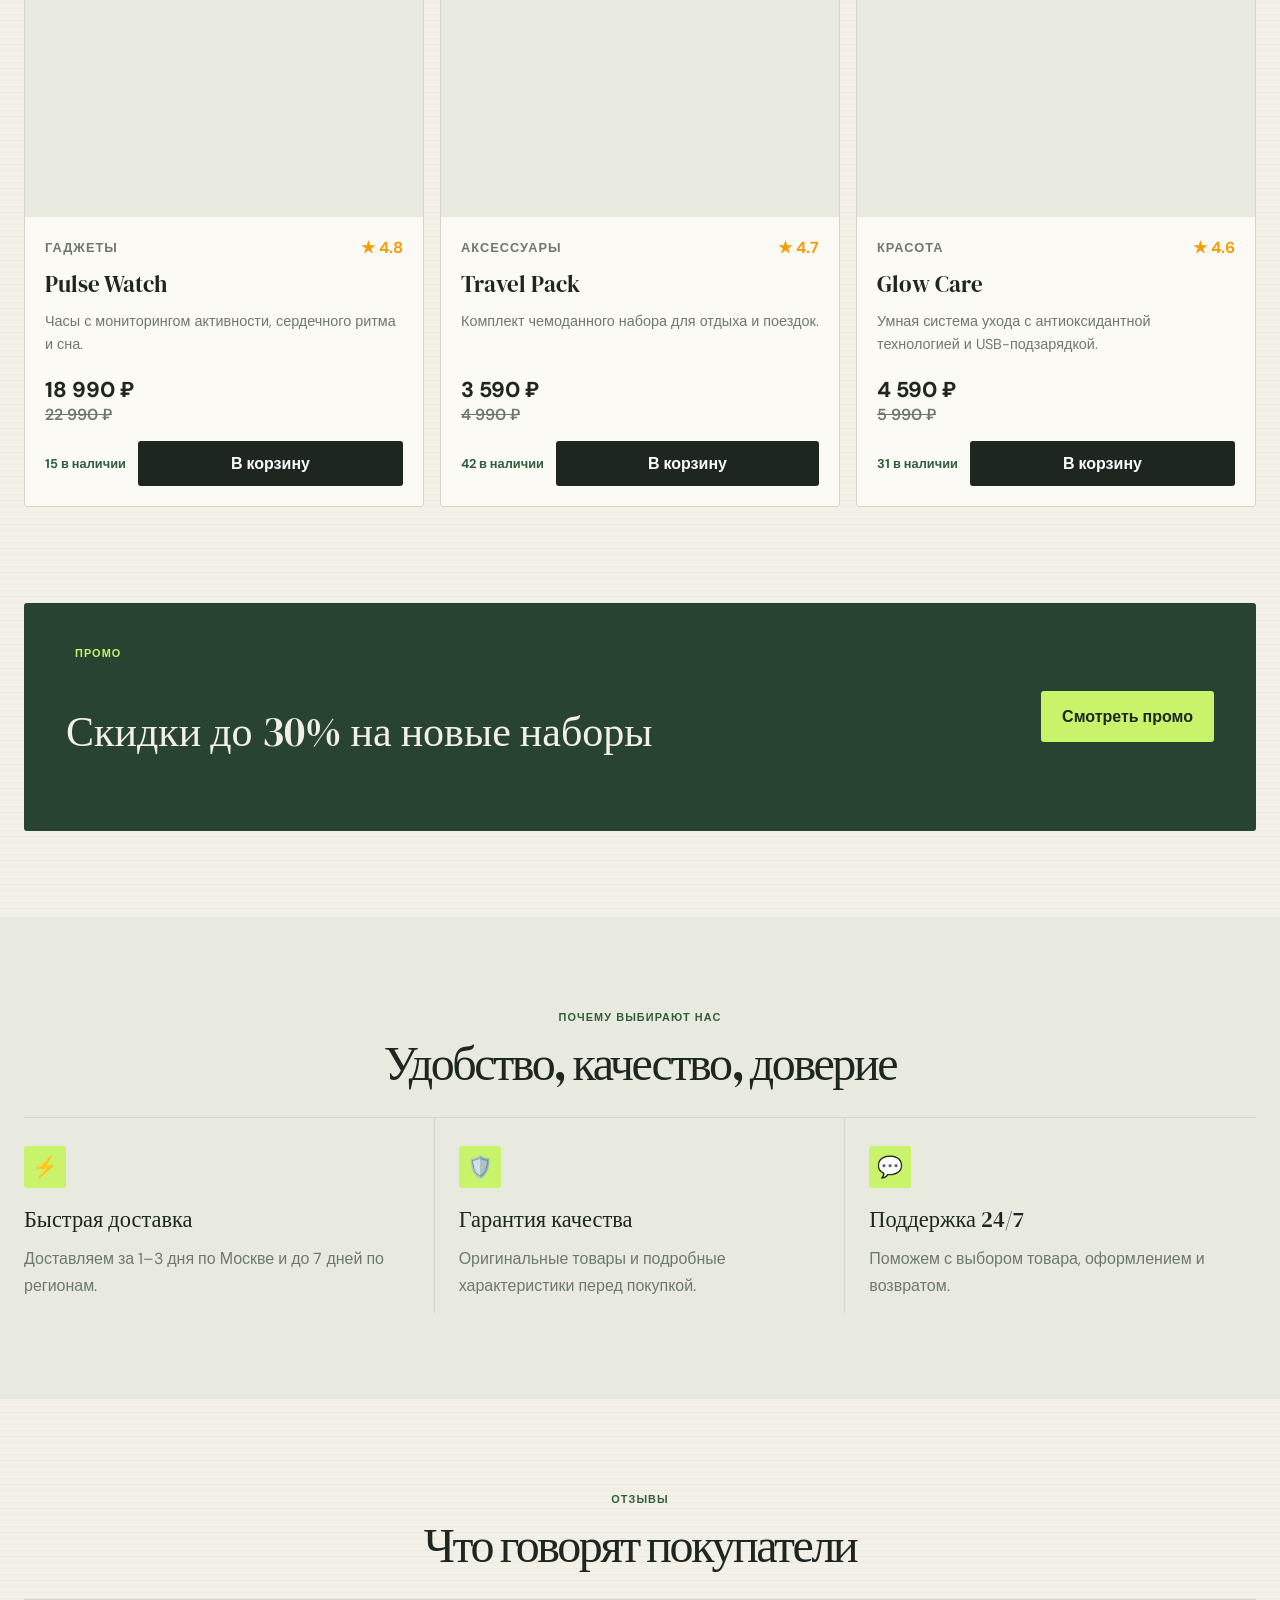
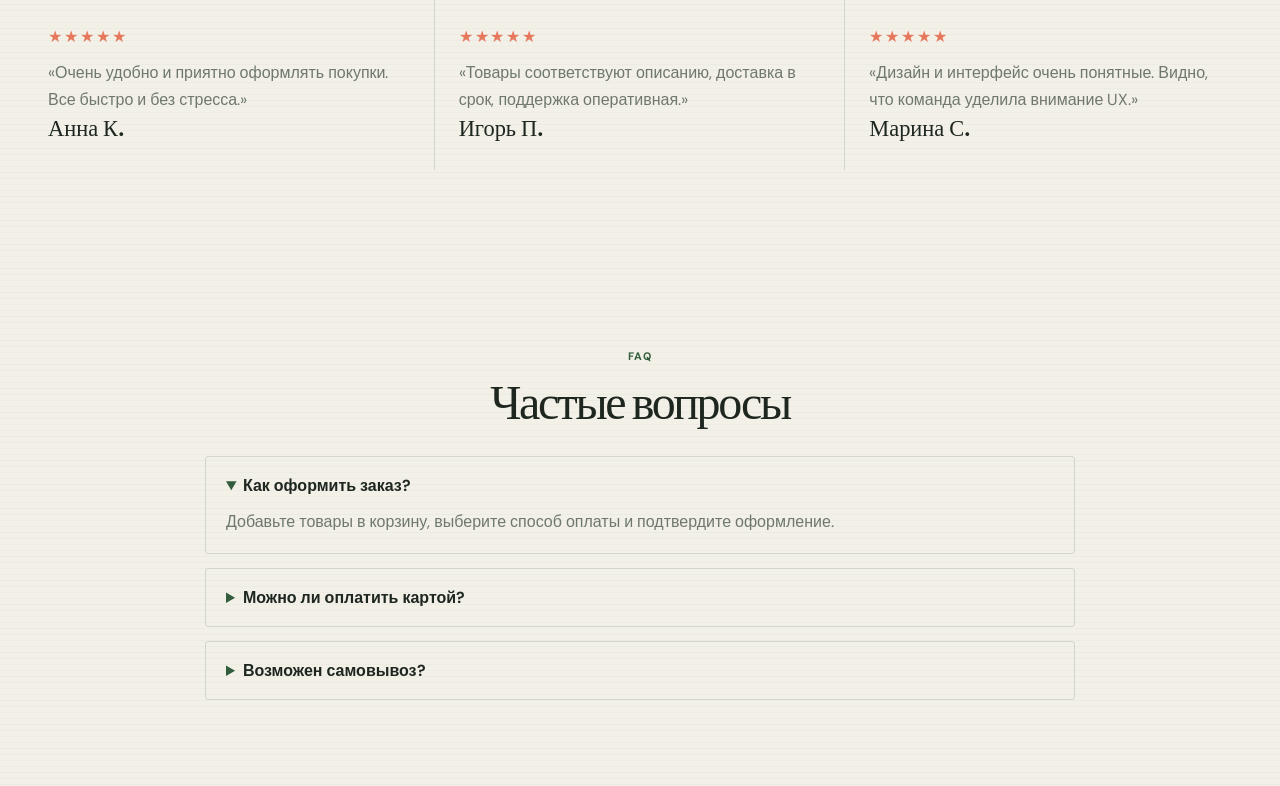
==== commit c20d7134: "Redesign NovaMarket visual style" ====
--- a/index.html
+++ b/index.html
@@ -11,7 +11,7 @@
     <link rel="preconnect" href="https://fonts.googleapis.com" />
     <link rel="preconnect" href="https://fonts.gstatic.com" crossorigin />
     <link
-      href="https://fonts.googleapis.com/css2?family=Inter:wght@400;500;600;700;800&display=swap"
+      href="https://fonts.googleapis.com/css2?family=DM+Sans:wght@400;500;600;700;800&family=DM+Serif+Display:ital@0;1&display=swap"
       rel="stylesheet"
     />
     <link rel="stylesheet" href="style.css" />
@@ -66,24 +66,17 @@
             </ul>
           </div>
 
-          <div class="hero-visual" aria-hidden="true">
-            <div class="device-card large">
-              <span class="mini-tag">Top pick</span>
-              <div class="device-visual">
-                <div class="screen"></div>
-              </div>
-              <div class="device-info">
-                <h3>AirBeam Pro</h3>
-                <p>Премиальные наушники с лучшим звуком</p>
-              </div>
-            </div>
-            <div class="device-card small">
-              <div class="dot"></div>
-              <div>
-                <strong>Скидка 20%</strong>
-                <span>на умный дом</span>
-              </div>
-            </div>
+          <div class="hero-visual">
+            <img
+              class="hero-product-image"
+              src="https://images.unsplash.com/photo-1546435770-a3e426bf472b?auto=format&fit=crop&w=1200&q=85"
+              alt="Беспроводные наушники AirBeam Pro"
+            />
+            <div class="hero-image-note">
+              <span>01 / ВЫБОР РЕДАКЦИИ</span>
+              <strong>AirBeam Pro</strong>
+            </div>
+            <span class="hero-stamp">ЗВУК<br />БЕЗ ГРАНИЦ</span>
           </div>
         </div>
       </section>
--- a/style.css
+++ b/style.css
@@ -1,15 +1,15 @@
 :root {
   --bg: #f5f7fb;
   --surface: #ffffff;
-  --surface-alt: #eef4ff;
+  --surface-alt: #ecfdf5;
   --surface-soft: #f8fafc;
-  --primary: #4f46e5;
-  --primary-strong: #3730a3;
+  --primary: #15803d;
+  --primary-strong: #166534;
   --secondary: #f59e0b;
   --text: #111827;
   --muted: #667085;
   --line: #e5e7eb;
-  --green: #10b981;
+  --green: #16a34a;
   --red: #ef4444;
   --shadow: 0 14px 34px rgba(15, 23, 42, 0.08);
 }
@@ -25,7 +25,7 @@
 body {
   margin: 0;
   font-family: "Inter", sans-serif;
-  background: linear-gradient(180deg, #eef2ff 0%, #f8fafc 100%);
+  background: linear-gradient(180deg, #ecfdf5 0%, #f8fafc 100%);
   color: var(--text);
 }
 
@@ -80,7 +80,7 @@
   display: grid;
   place-items: center;
   font-weight: 800;
-  background: linear-gradient(135deg, var(--primary), #8b5cf6);
+  background: linear-gradient(135deg, var(--primary), #4ade80);
   color: white;
   box-shadow: var(--shadow);
 }
@@ -141,10 +141,10 @@
   align-items: center;
   justify-content: center;
   border: none;
-  background: linear-gradient(135deg, var(--primary), #7c3aed);
+  background: linear-gradient(135deg, var(--primary), #047857);
   color: white;
   font-weight: 700;
-  box-shadow: 0 10px 24px rgba(79, 70, 229, 0.35);
+  box-shadow: 0 10px 24px rgba(21, 128, 61, 0.25);
   cursor: pointer;
 }
 
@@ -193,12 +193,12 @@
 }
 
 .pill {
-  background: rgba(79, 70, 229, 0.1);
+  background: rgba(21, 128, 61, 0.1);
   color: var(--primary);
 }
 
 .eyebrow {
-  background: rgba(79, 70, 229, 0.08);
+  background: rgba(21, 128, 61, 0.08);
   color: var(--primary-strong);
 }
 
@@ -279,7 +279,7 @@
 .device-visual {
   margin-top: 18px;
   border-radius: 20px;
-  background: linear-gradient(160deg, #e0e7ff, #c7d2fe 42%, #c4b5fd 100%);
+  background: linear-gradient(160deg, #dcfce7, #bbf7d0 42%, #a7f3d0 100%);
   height: 220px;
   display: grid;
   place-items: center;
@@ -289,7 +289,7 @@
   width: 170px;
   height: 170px;
   border-radius: 24px;
-  background: linear-gradient(135deg, rgba(79, 70, 229, 0.28), rgba(59, 130, 246, 0.1));
+  background: linear-gradient(135deg, rgba(21, 128, 61, 0.24), rgba(16, 185, 129, 0.12));
   border: 1px solid rgba(255, 255, 255, 0.4);
 }
 
@@ -421,7 +421,7 @@
 .product-media {
   position: relative;
   height: 220px;
-  background: linear-gradient(135deg, #eff6ff, #f3e8ff);
+  background: linear-gradient(135deg, #ecfdf5, #dcfce7);
   overflow: hidden;
 }
 
@@ -528,14 +528,14 @@
   justify-content: space-between;
   align-items: center;
   gap: 18px;
-  background: linear-gradient(135deg, rgba(79, 70, 229, 0.12), rgba(14, 165, 233, 0.12));
-  border: 1px solid rgba(79, 70, 229, 0.14);
+  background: linear-gradient(135deg, rgba(21, 128, 61, 0.12), rgba(16, 185, 129, 0.12));
+  border: 1px solid rgba(21, 128, 61, 0.16);
   border-radius: 22px;
   padding: 24px 30px;
 }
 
 .features {
-  background: linear-gradient(180deg, rgba(79, 70, 229, 0.04), rgba(14, 165, 233, 0.05));
+  background: linear-gradient(180deg, rgba(21, 128, 61, 0.04), rgba(16, 185, 129, 0.06));
 }
 
 .feature-grid,
@@ -560,7 +560,7 @@
   border-radius: 16px;
   display: grid;
   place-items: center;
-  background: rgba(79, 70, 229, 0.1);
+  background: rgba(21, 128, 61, 0.1);
   font-size: 1.7rem;
   margin-bottom: 16px;
 }
@@ -644,7 +644,7 @@
 
 .close-cart {
   border: none;
-  background: #f3f4f6;
+  background: #f0fdf4;
   border-radius: 10px;
   width: 34px;
   height: 34px;
@@ -874,7 +874,7 @@
 }
 
 .admin-body {
-  background: #f3f4f6;
+  background: #f0fdf4;
 }
 
 .admin-shell {
@@ -980,7 +980,7 @@
   color: var(--muted);
 }
 
-.accent-blue { border-top: 4px solid #3b82f6; }
+.accent-blue { border-top: 4px solid #0f9f6e; }
 .accent-green { border-top: 4px solid #22c55e; }
 .accent-yellow { border-top: 4px solid #fbbf24; }
 .accent-red { border-top: 4px solid #ef4444; }
@@ -1009,7 +1009,7 @@
 .chart-bars span {
   flex: 1;
   border-radius: 12px 12px 0 0;
-  background: linear-gradient(180deg, #8b5cf6, #4f46e5);
+  background: linear-gradient(180deg, #4ade80, #15803d);
 }
 
 .admin-grid {
@@ -1072,8 +1072,8 @@
 }
 
 .status-new {
-  background: rgba(59, 130, 246, 0.1);
-  color: #1d4ed8;
+  background: rgba(21, 128, 61, 0.1);
+  color: #166534;
 }
 
 .status-done {
@@ -1116,7 +1116,7 @@
   min-height: 100vh;
   display: grid;
   place-items: center;
-  background: linear-gradient(135deg, #eef2ff, #f8fafc);
+  background: linear-gradient(135deg, #ecfdf5, #f8fafc);
   padding: 30px 20px;
 }
 
@@ -1232,7 +1232,7 @@
 
 .product-meta-tag {
   display: inline-block;
-  background: rgba(79, 70, 229, 0.08);
+  background: rgba(21, 128, 61, 0.08);
   color: var(--primary);
   padding: 8px 10px;
   border-radius: 999px;
@@ -1327,3 +1327,894 @@
     padding: 20px 16px 30px;
   }
 }
+
+:root {
+  --bg: #f2f0e7;
+  --surface: #fbfaf5;
+  --surface-alt: #e8eadf;
+  --surface-soft: #f3f2eb;
+  --primary: #c8f36a;
+  --primary-strong: #31533a;
+  --secondary: #e6795d;
+  --text: #1d261f;
+  --muted: #6f786e;
+  --line: #d2d6ca;
+  --green: #315d3c;
+  --red: #bd4d3e;
+  --shadow: 0 18px 40px rgba(19, 34, 24, 0.12);
+}
+
+body {
+  font-family: "DM Sans", sans-serif;
+  background-color: var(--bg);
+  background-image: linear-gradient(rgba(31, 53, 36, 0.025) 1px, transparent 1px);
+  background-size: 100% 6px;
+  color: var(--text);
+}
+
+h1,
+h2,
+.device-info h3,
+.product-info h1 {
+  font-family: "DM Serif Display", Georgia, serif;
+  font-weight: 400;
+  letter-spacing: 0;
+}
+
+.container {
+  width: min(1280px, calc(100% - 48px));
+}
+
+.topbar {
+  background: rgba(242, 240, 231, 0.96);
+  border-bottom: 1px solid var(--text);
+  backdrop-filter: blur(12px);
+}
+
+.nav {
+  min-height: 78px;
+  padding: 12px 0;
+}
+
+.brand-logo {
+  width: 44px;
+  height: 44px;
+  border-radius: 3px;
+  background: var(--primary);
+  color: var(--text);
+  box-shadow: none;
+  font-family: "DM Serif Display", Georgia, serif;
+  font-size: 1.55rem;
+}
+
+.brand-name {
+  font-family: "DM Serif Display", Georgia, serif;
+  font-size: 1.35rem;
+  font-weight: 400;
+}
+
+.brand-sub {
+  text-transform: uppercase;
+  font-size: 0.62rem;
+  letter-spacing: 0.12em;
+}
+
+.main-nav {
+  gap: 28px;
+  color: var(--text);
+  font-size: 0.88rem;
+}
+
+.main-nav a:hover,
+.panel-head a {
+  color: var(--green);
+}
+
+.link-btn,
+.primary-btn,
+.secondary-btn,
+.cart-button,
+.checkout-btn,
+.auth-btn,
+.submit-btn,
+.tab-btn {
+  border-radius: 3px;
+  transition: background-color 180ms ease, color 180ms ease, border-color 180ms ease, transform 180ms ease;
+}
+
+.link-btn {
+  padding: 11px 14px;
+  border-color: var(--line);
+  background: transparent;
+  font-size: 0.88rem;
+}
+
+.link-btn:hover,
+.cart-button:hover {
+  border-color: var(--text);
+  background: var(--surface);
+}
+
+.primary-btn,
+.checkout-btn,
+.submit-btn,
+.auth-btn {
+  padding: 15px 21px;
+  background: var(--primary);
+  color: var(--text);
+  box-shadow: none;
+}
+
+.primary-btn:hover,
+.checkout-btn:hover,
+.submit-btn:hover,
+.auth-btn:hover {
+  background: #b4e653;
+  transform: translateY(-2px);
+}
+
+.secondary-btn {
+  padding: 14px 20px;
+  border-color: rgba(255, 255, 255, 0.32);
+  background: transparent;
+  color: inherit;
+}
+
+.secondary-btn:hover {
+  border-color: var(--primary);
+  background: rgba(200, 243, 106, 0.1);
+}
+
+.hero {
+  position: relative;
+  isolation: isolate;
+  overflow: hidden;
+  margin: 0 16px;
+  padding: 72px 0 76px;
+  background: #18251d;
+  color: #f2f0e7;
+}
+
+.hero::before {
+  position: absolute;
+  z-index: -1;
+  top: -180px;
+  left: 38%;
+  width: 1px;
+  height: 760px;
+  background: rgba(200, 243, 106, 0.2);
+  content: "";
+  transform: rotate(32deg);
+}
+
+.hero-inner {
+  grid-template-columns: 1fr 0.92fr;
+  gap: 54px;
+}
+
+.hero-copy {
+  animation: reveal-up 650ms ease both;
+}
+
+.pill,
+.eyebrow {
+  padding: 7px 9px;
+  border-radius: 2px;
+  font-size: 0.68rem;
+  letter-spacing: 0.1em;
+}
+
+.pill {
+  border: 1px solid rgba(200, 243, 106, 0.5);
+  background: transparent;
+  color: var(--primary);
+}
+
+.eyebrow {
+  background: transparent;
+  color: var(--green);
+}
+
+.hero-copy h1 {
+  max-width: 700px;
+  margin: 26px 0 20px;
+  font-size: 72px;
+  line-height: 0.98;
+  color: #f5f3e9;
+}
+
+.hero-copy p {
+  max-width: 490px;
+  color: rgba(245, 243, 233, 0.68);
+  font-size: 1rem;
+  line-height: 1.75;
+}
+
+.hero-actions {
+  gap: 12px;
+}
+
+.hero-stats {
+  gap: 0;
+  margin-top: 42px;
+  border-top: 1px solid rgba(245, 243, 233, 0.22);
+}
+
+.hero-stats li {
+  min-width: 118px;
+  margin-top: 16px;
+  padding-right: 20px;
+}
+
+.hero-stats li + li {
+  padding-left: 20px;
+  border-left: 1px solid rgba(245, 243, 233, 0.22);
+}
+
+.hero-stats strong {
+  color: var(--primary);
+  font-family: "DM Serif Display", Georgia, serif;
+  font-size: 1.8rem;
+  font-weight: 400;
+}
+
+.hero-stats span {
+  color: rgba(245, 243, 233, 0.6);
+  font-size: 0.78rem;
+}
+
+.hero-visual {
+  min-height: 460px;
+  animation: reveal-up 780ms 100ms ease both;
+}
+
+.hero-product-image {
+  width: 100%;
+  height: 460px;
+  object-fit: cover;
+  filter: saturate(0.78);
+}
+
+.hero-image-note {
+  position: absolute;
+  bottom: 24px;
+  left: 24px;
+  display: grid;
+  gap: 5px;
+  color: white;
+  text-shadow: 0 2px 16px rgba(0, 0, 0, 0.5);
+}
+
+.hero-image-note span {
+  color: var(--primary);
+  font-size: 0.67rem;
+  font-weight: 700;
+  letter-spacing: 0.1em;
+}
+
+.hero-image-note strong {
+  font-family: "DM Serif Display", Georgia, serif;
+  font-size: 2rem;
+  font-weight: 400;
+}
+
+.hero-stamp {
+  position: absolute;
+  top: 22px;
+  right: -16px;
+  display: grid;
+  place-items: center;
+  width: 94px;
+  height: 94px;
+  padding: 8px;
+  background: var(--primary);
+  color: var(--text);
+  font-size: 0.68rem;
+  font-weight: 800;
+  line-height: 1.2;
+  text-align: center;
+  transform: rotate(8deg);
+}
+
+.catalog-section,
+.features,
+.reviews,
+.faq,
+.promo {
+  padding: 86px 0;
+}
+
+.section-head {
+  align-items: end;
+  margin-bottom: 28px;
+}
+
+.section-head h2 {
+  margin-top: 7px;
+  font-size: 48px;
+  line-height: 1.06;
+}
+
+.catalog-tools input,
+.catalog-tools select {
+  min-height: 46px;
+  border-color: var(--line);
+  border-radius: 3px;
+  background: var(--surface);
+  color: var(--text);
+}
+
+.catalog-tools input:focus,
+.catalog-tools select:focus,
+.checkout-fields input:focus,
+.checkout-fields select:focus,
+.form-grid input:focus {
+  border-color: var(--green);
+  outline: 2px solid rgba(49, 93, 60, 0.14);
+}
+
+.filter-bar {
+  gap: 8px;
+}
+
+.filter-chip {
+  padding: 10px 14px;
+  border-color: var(--line);
+  border-radius: 3px;
+  background: transparent;
+  color: var(--text);
+  font-size: 0.85rem;
+}
+
+.filter-chip:hover {
+  border-color: var(--green);
+}
+
+.filter-chip.active {
+  border-color: var(--text);
+  background: var(--text);
+  color: var(--surface);
+}
+
+.catalog-grid {
+  gap: 16px;
+}
+
+.product-card {
+  border: 1px solid var(--line);
+  border-radius: 3px;
+  background: var(--surface);
+  box-shadow: none;
+  transition: border-color 180ms ease, transform 180ms ease;
+}
+
+.product-card:hover {
+  border-color: var(--green);
+  transform: translateY(-4px);
+}
+
+.product-media {
+  height: 260px;
+  background: #e8eadf;
+}
+
+.product-thumb {
+  transition: transform 350ms ease;
+}
+
+.product-card:hover .product-thumb {
+  transform: scale(1.035);
+}
+
+.product-badge {
+  top: 14px;
+  left: 14px;
+  border-radius: 2px;
+  background: var(--primary);
+  color: var(--text);
+  letter-spacing: 0.04em;
+}
+
+.product-body {
+  padding: 20px;
+}
+
+.product-category {
+  letter-spacing: 0.08em;
+}
+
+.product-name {
+  font-family: "DM Serif Display", Georgia, serif;
+  font-size: 1.45rem;
+  font-weight: 400;
+}
+
+.product-desc {
+  min-height: 52px;
+  font-size: 0.9rem;
+}
+
+.price-main {
+  font-size: 1.35rem;
+}
+
+.add-btn {
+  border-radius: 3px;
+  background: var(--text);
+  color: white;
+  transition: background-color 180ms ease, color 180ms ease;
+}
+
+.add-btn:hover {
+  background: var(--primary);
+  color: var(--text);
+}
+
+.promo {
+  padding-top: 10px;
+}
+
+.promo-box {
+  min-height: 210px;
+  padding: 36px 42px;
+  border: 0;
+  border-radius: 3px;
+  background: #294333;
+  color: #f2f0e7;
+}
+
+.promo-box .eyebrow {
+  color: var(--primary);
+}
+
+.promo-box h2 {
+  max-width: 650px;
+  font-size: 42px;
+}
+
+.features {
+  background: #e8eadf;
+}
+
+.feature-grid,
+.review-grid {
+  gap: 0;
+  border-top: 1px solid var(--line);
+}
+
+.feature-card,
+.review-card {
+  border: 0;
+  border-right: 1px solid var(--line);
+  border-radius: 0;
+  background: transparent;
+  box-shadow: none;
+}
+
+.feature-card:last-child,
+.review-card:last-child {
+  border-right: 0;
+}
+
+.feature-card {
+  padding: 28px 24px 14px 0;
+}
+
+.feature-card + .feature-card,
+.review-card + .review-card {
+  padding-left: 24px;
+}
+
+.feature-card .icon {
+  width: 42px;
+  height: 42px;
+  border-radius: 3px;
+  background: var(--primary);
+  font-size: 1.3rem;
+}
+
+.feature-card h3,
+.review-card strong {
+  font-family: "DM Serif Display", Georgia, serif;
+  font-size: 1.4rem;
+  font-weight: 400;
+}
+
+.review-card {
+  padding: 26px 24px;
+}
+
+.stars {
+  color: var(--secondary);
+}
+
+.faq-list details {
+  border-color: var(--line);
+  border-radius: 3px;
+  background: transparent;
+}
+
+.faq-list summary::marker {
+  color: var(--green);
+}
+
+.cart-panel {
+  background: var(--surface);
+  border-left: 1px solid var(--text);
+  box-shadow: -18px 0 48px rgba(19, 34, 24, 0.16);
+}
+
+.cart-header h3,
+.checkout-order-summary h3 {
+  font-family: "DM Serif Display", Georgia, serif;
+  font-size: 1.55rem;
+  font-weight: 400;
+}
+
+.close-cart {
+  border-radius: 3px;
+  background: var(--surface-alt);
+  color: var(--text);
+}
+
+.cart-item,
+.checkout-order-summary {
+  border-radius: 3px;
+}
+
+.cart-summary {
+  background: var(--surface);
+}
+
+.cart-button {
+  border-radius: 3px;
+  background: transparent;
+}
+
+.cart-count {
+  background: var(--primary);
+  color: var(--text);
+}
+
+.checkout-overlay {
+  background: rgba(17, 29, 21, 0.72);
+}
+
+.checkout-modal {
+  border-radius: 3px;
+  background: var(--bg);
+}
+
+.checkout-modal-header h2 {
+  font-size: 2.4rem;
+}
+
+.checkout-fields input,
+.checkout-fields select,
+.form-grid input {
+  border-radius: 3px;
+  border-color: var(--line);
+  background: var(--surface);
+}
+
+.checkout-order-summary {
+  background: var(--surface-alt);
+}
+
+.auth-page {
+  background-color: var(--bg);
+  background-image: linear-gradient(rgba(31, 53, 36, 0.025) 1px, transparent 1px);
+  background-size: 100% 6px;
+}
+
+.auth-card {
+  border-color: var(--text);
+  border-radius: 3px;
+  background: var(--surface);
+  box-shadow: 8px 8px 0 var(--primary);
+}
+
+.auth-card h2 {
+  font-family: "DM Serif Display", Georgia, serif;
+  font-size: 2.2rem;
+  font-weight: 400;
+}
+
+.auth-switch-row {
+  display: flex;
+  align-items: center;
+  flex-wrap: wrap;
+  gap: 10px;
+  color: var(--muted);
+}
+
+.auth-switch.secondary-btn {
+  padding: 9px 12px;
+  border-color: var(--line);
+  color: var(--text);
+}
+
+.product-photo {
+  border-radius: 3px;
+  box-shadow: none;
+}
+
+.product-info h1 {
+  font-size: 56px;
+  line-height: 1.04;
+}
+
+.product-meta-tag {
+  border-radius: 2px;
+  background: var(--surface-alt);
+  color: var(--green);
+}
+
+.admin-body {
+  background: var(--bg);
+}
+
+.admin-sidebar {
+  background: #18251d;
+}
+
+.admin-brand .brand-logo {
+  background: var(--primary);
+}
+
+.admin-brand strong {
+  font-family: "DM Serif Display", Georgia, serif;
+  font-size: 1.2rem;
+  font-weight: 400;
+}
+
+.admin-nav a {
+  border-radius: 3px;
+}
+
+.admin-nav a.active,
+.admin-nav a:hover {
+  background: var(--primary);
+  color: var(--text);
+}
+
+.admin-header h1 {
+  font-family: "DM Serif Display", Georgia, serif;
+  font-size: 3rem;
+  font-weight: 400;
+}
+
+.stat-card,
+.charts-box,
+.panel {
+  border-radius: 3px;
+  box-shadow: none;
+}
+
+.stat-card {
+  background: var(--surface);
+}
+
+.stat-card strong {
+  font-family: "DM Serif Display", Georgia, serif;
+  font-size: 2rem;
+  font-weight: 400;
+}
+
+.accent-blue { border-top-color: #3b7650; }
+.accent-green { border-top-color: #87b84b; }
+.accent-yellow { border-top-color: #e7a84b; }
+.accent-red { border-top-color: #d26b55; }
+
+.charts-box,
+.panel {
+  background: var(--surface);
+}
+
+.charts-box .panel-head h3,
+.panel-head h3 {
+  font-family: "DM Serif Display", Georgia, serif;
+  font-size: 1.4rem;
+  font-weight: 400;
+}
+
+.chart-bars span {
+  border-radius: 2px 2px 0 0;
+  background: linear-gradient(180deg, #c8f36a, #315d3c);
+}
+
+.status-pill {
+  border-radius: 2px;
+}
+
+.status-new {
+  background: #e4ecd7;
+  color: #315d3c;
+}
+
+.status-done {
+  background: #d9eddf;
+  color: #2b6944;
+}
+
+.status-pending {
+  background: #f6e7d2;
+  color: #8a5626;
+}
+
+@keyframes reveal-up {
+  from { opacity: 0; transform: translateY(18px); }
+  to { opacity: 1; transform: translateY(0); }
+}
+
+@media (max-width: 980px) {
+  .hero {
+    margin: 0 10px;
+    padding: 58px 0;
+  }
+
+  .hero-inner {
+    gap: 32px;
+  }
+
+  .hero-copy h1 {
+    font-size: 56px;
+  }
+
+  .hero-visual,
+  .hero-product-image {
+    min-height: 390px;
+    height: 390px;
+  }
+
+  .product-media {
+    height: 220px;
+  }
+}
+
+@media (max-width: 640px) {
+  .container {
+    width: min(100% - 32px, 480px);
+  }
+
+  .hero-inner {
+    grid-template-columns: 1fr;
+  }
+
+  .nav {
+    min-height: auto;
+  }
+
+  .main-nav {
+    display: none;
+  }
+
+  .nav-actions {
+    gap: 6px;
+  }
+
+  .nav-actions .link-btn {
+    padding: 9px 10px;
+    font-size: 0.8rem;
+  }
+
+  .cart-button {
+    padding: 9px 10px;
+    font-size: 0.8rem;
+  }
+
+  .hero {
+    margin: 0;
+    padding: 48px 0 32px;
+  }
+
+  .hero-copy h1 {
+    max-width: 440px;
+    margin-top: 20px;
+    font-size: 44px;
+  }
+
+  .hero-actions .primary-btn,
+  .hero-actions .secondary-btn {
+    padding: 12px 14px;
+  }
+
+  .hero-stats li {
+    min-width: 0;
+    flex: 1;
+    padding-right: 10px;
+  }
+
+  .hero-stats li + li {
+    padding-left: 10px;
+  }
+
+  .hero-visual,
+  .hero-product-image {
+    min-height: 300px;
+    height: 300px;
+  }
+
+  .hero-stamp {
+    top: 12px;
+    right: -6px;
+    width: 72px;
+    height: 72px;
+    font-size: 0.58rem;
+  }
+
+  .section-head {
+    align-items: flex-start;
+    flex-direction: column;
+  }
+
+  .section-head h2,
+  .promo-box h2 {
+    font-size: 36px;
+  }
+
+  .catalog-tools {
+    width: 100%;
+  }
+
+  .catalog-tools input,
+  .catalog-tools select {
+    min-width: 0;
+    flex: 1 1 100%;
+  }
+
+  .product-media {
+    height: 260px;
+  }
+
+  .promo {
+    padding-top: 0;
+  }
+
+  .promo-box {
+    min-height: 0;
+    padding: 28px 22px;
+  }
+
+  .feature-grid,
+  .review-grid {
+    grid-template-columns: 1fr;
+  }
+
+  .feature-card,
+  .feature-card + .feature-card,
+  .review-card,
+  .review-card + .review-card {
+    padding: 22px 0;
+    border-right: 0;
+    border-bottom: 1px solid var(--line);
+  }
+
+  .feature-card:last-child,
+  .review-card:last-child {
+    border-bottom: 0;
+  }
+
+  .product-info h1 {
+    font-size: 42px;
+  }
+
+  .admin-main {
+    padding: 22px 16px 30px;
+  }
+
+  .admin-header h1 {
+    font-size: 2.3rem;
+  }
+}
+
+@media (prefers-reduced-motion: reduce) {
+  *,
+  *::before,
+  *::after {
+    scroll-behavior: auto !important;
+    animation-duration: 0.01ms !important;
+    animation-iteration-count: 1 !important;
+    transition-duration: 0.01ms !important;
+  }
+}
